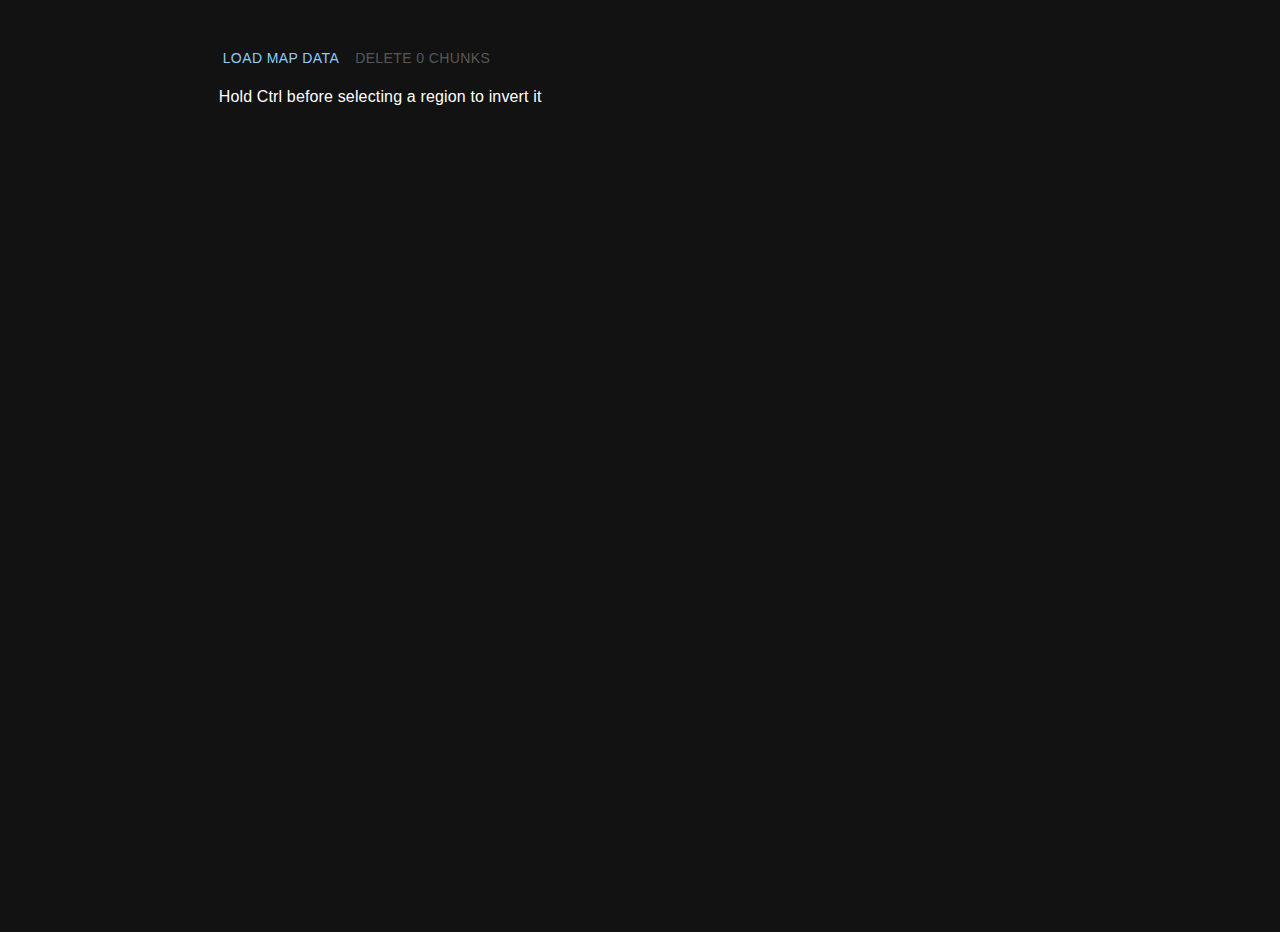
==== zomboid-chunk-cleaner/index.html @ e8c60db2 "added inverting with Ctrl" ====
<!DOCTYPE html>
<html lang="en">
  <head>
    <meta charset="UTF-8" />
    <link rel="icon" type="image/svg+xml" href="assets/favicon.fe4722fb.ico" />
    <meta name="viewport" content="width=device-width, initial-scale=1.0" />
    <title>Project Zomboid Chunk Cleaner</title>
    <script type="module" crossorigin src="assets/index.efaf4f45.js"></script>
    <link rel="modulepreload" href="assets/vendor.0d93bac9.js">
    <link rel="stylesheet" href="assets/index.e01ee4e0.css">
  </head>
  <body>
    <div id="root"></div>
    
  </body>
</html>
---- zomboid-chunk-cleaner/assets/index.e01ee4e0.css ----
body{margin:0;font-family:-apple-system,BlinkMacSystemFont,Segoe UI,Roboto,Oxygen,Ubuntu,Cantarell,Fira Sans,Droid Sans,Helvetica Neue,sans-serif;-webkit-font-smoothing:antialiased;-moz-osx-font-smoothing:grayscale}code{font-family:source-code-pro,Menlo,Monaco,Consolas,Courier New,monospace}body{height:100vh}
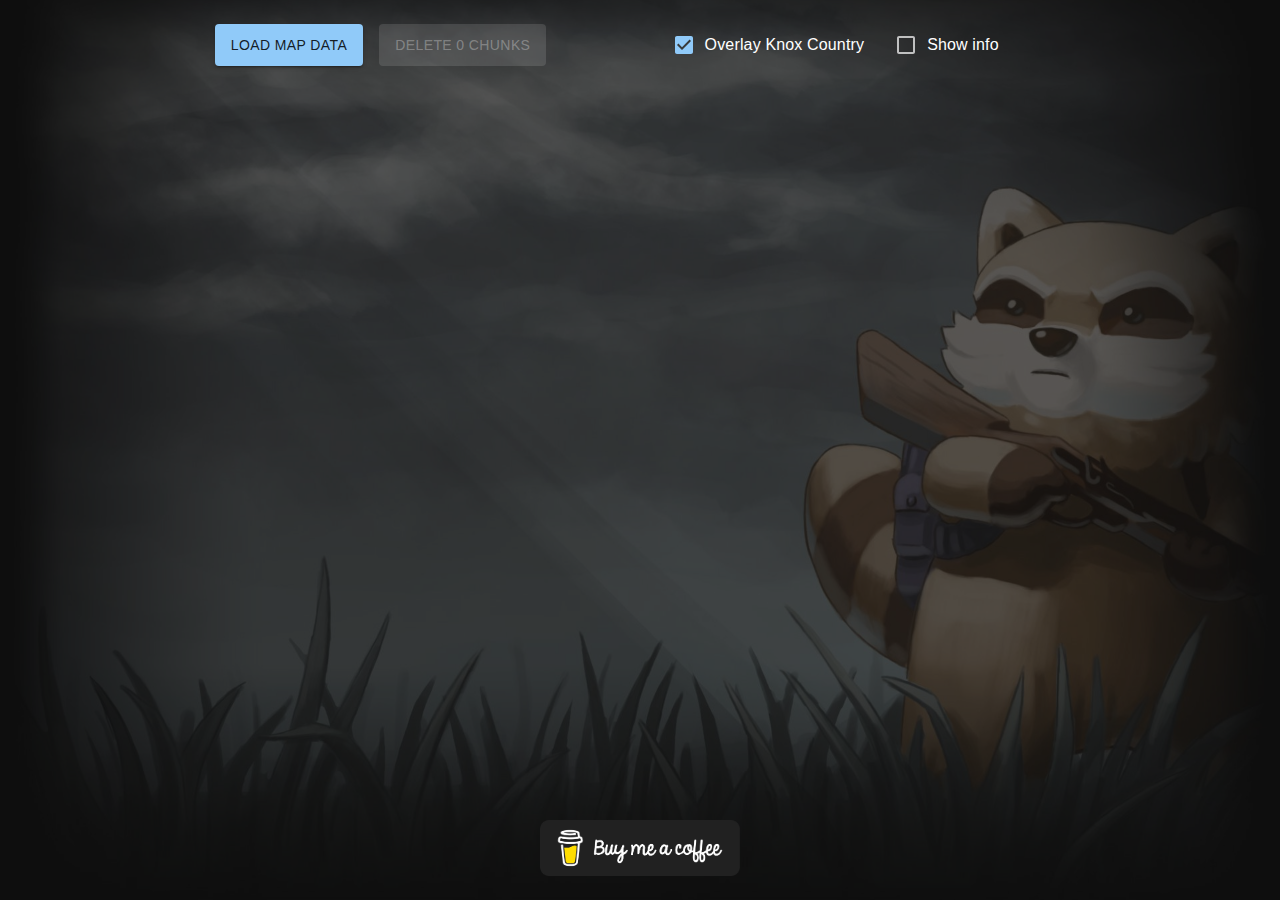
==== commit f1f1b76d: "updated zomboid-chunk-cleaner" ====
--- a/zomboid-chunk-cleaner/index.html
+++ b/zomboid-chunk-cleaner/index.html
@@ -5,9 +5,9 @@
     <link rel="icon" type="image/svg+xml" href="assets/favicon.fe4722fb.ico" />
     <meta name="viewport" content="width=device-width, initial-scale=1.0" />
     <title>Project Zomboid Chunk Cleaner</title>
-    <script type="module" crossorigin src="assets/index.efaf4f45.js"></script>
-    <link rel="modulepreload" href="assets/vendor.0d93bac9.js">
-    <link rel="stylesheet" href="assets/index.e01ee4e0.css">
+    <script type="module" crossorigin src="assets/index.4cf16f50.js"></script>
+    <link rel="modulepreload" href="assets/vendor.6d3966d9.js">
+    <link rel="stylesheet" href="assets/index.cdf94118.css">
   </head>
   <body>
     <div id="root"></div>
--- a/zomboid-chunk-cleaner/assets/index.cdf94118.css
+++ b/zomboid-chunk-cleaner/assets/index.cdf94118.css
@@ -0,0 +1 @@
+body{margin:0;font-family:-apple-system,BlinkMacSystemFont,Segoe UI,Roboto,Oxygen,Ubuntu,Cantarell,Fira Sans,Droid Sans,Helvetica Neue,sans-serif;-webkit-font-smoothing:antialiased;-moz-osx-font-smoothing:grayscale;background-image:url(./background.42a2e973.jpg);background-position:center;background-size:cover}code{font-family:source-code-pro,Menlo,Monaco,Consolas,Courier New,monospace}body{height:100vh}.tile{width:100px;height:100px;opacity:0;transition:opacity .3s ease-in;will-change:opacity}.tile.loaded{opacity:1}.coffee{text-align:center;opacity:1}#root{height:100%;display:flex;flex-direction:column;align-items:center;gap:16px;grid-template-rows:min-content auto 1fr min-content;padding:24px;background-color:#141414b3}.spacer{flex-grow:1}
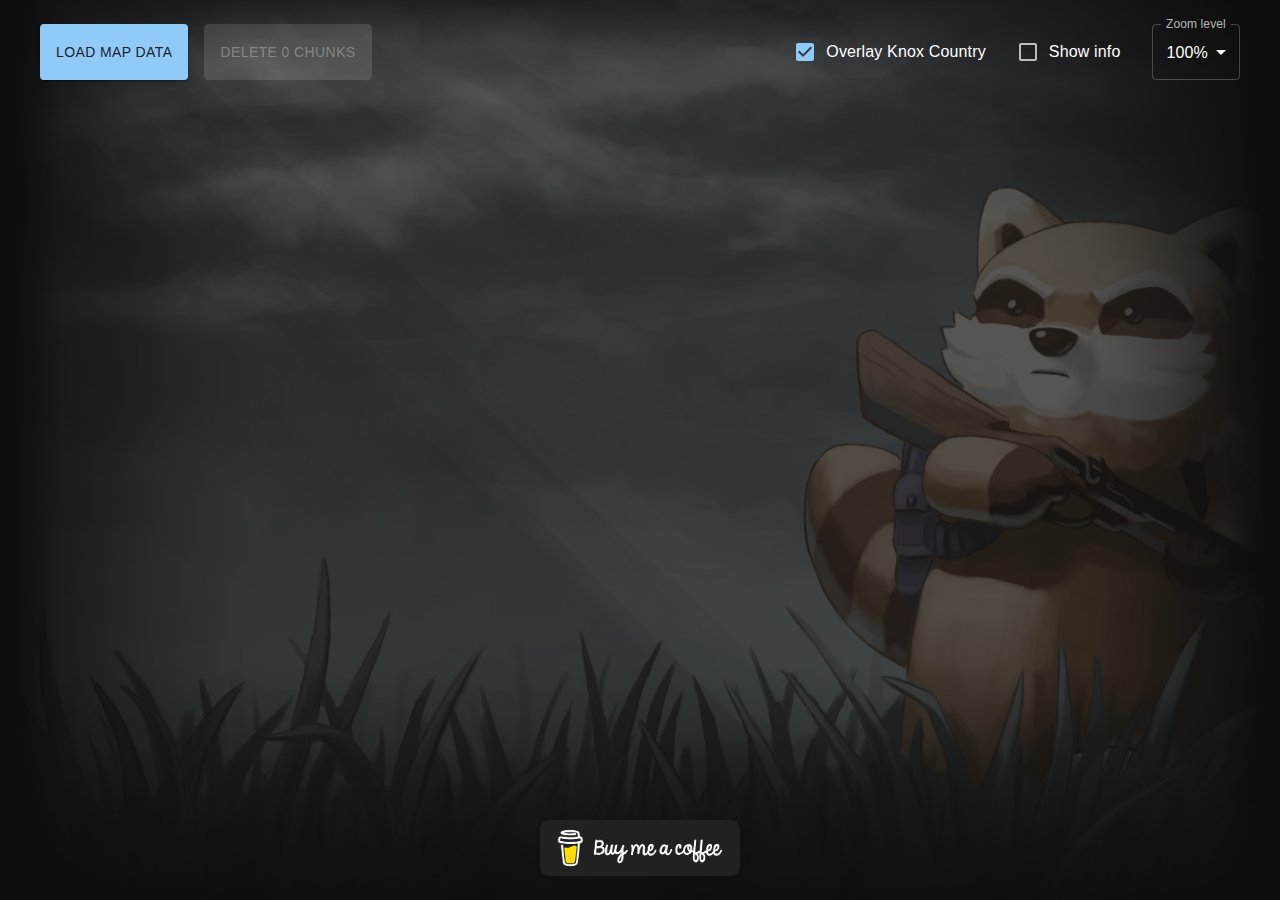
==== commit 7ed087cf: "zoom" ====
--- a/zomboid-chunk-cleaner/index.html
+++ b/zomboid-chunk-cleaner/index.html
@@ -5,9 +5,17 @@
     <link rel="icon" type="image/svg+xml" href="assets/favicon.fe4722fb.ico" />
     <meta name="viewport" content="width=device-width, initial-scale=1.0" />
     <title>Project Zomboid Chunk Cleaner</title>
-    <script type="module" crossorigin src="assets/index.4cf16f50.js"></script>
-    <link rel="modulepreload" href="assets/vendor.6d3966d9.js">
-    <link rel="stylesheet" href="assets/index.cdf94118.css">
+    <!-- Google tag (gtag.js) -->
+    <script async src="https://www.googletagmanager.com/gtag/js?id=G-CGMSRLG56B"></script>
+    <script>
+      window.dataLayer = window.dataLayer || [];
+      function gtag(){dataLayer.push(arguments);}
+      gtag('js', new Date());
+      gtag('config', 'G-CGMSRLG56B');
+    </script>
+    <script type="module" crossorigin src="assets/index.071c2806.js"></script>
+    <link rel="modulepreload" href="assets/vendor.99d9724b.js">
+    <link rel="stylesheet" href="assets/index.037f2cae.css">
   </head>
   <body>
     <div id="root"></div>
--- a/zomboid-chunk-cleaner/assets/index.037f2cae.css
+++ b/zomboid-chunk-cleaner/assets/index.037f2cae.css
@@ -0,0 +1 @@
+body{height:100vh}.tile{opacity:0;transition:opacity .3s ease-in;will-change:opacity;image-rendering:pixelated}.tile.loaded{opacity:1}.coffee{text-align:center;opacity:1}#root{height:100%;display:flex;flex-direction:column;align-items:center;gap:16px;grid-template-rows:min-content auto 1fr min-content;padding:24px;background-color:#141414b3}.spacer{flex-grow:1}body{margin:0;font-family:-apple-system,BlinkMacSystemFont,Segoe UI,Roboto,Oxygen,Ubuntu,Cantarell,Fira Sans,Droid Sans,Helvetica Neue,sans-serif;-webkit-font-smoothing:antialiased;-moz-osx-font-smoothing:grayscale;background-image:url(./background.42a2e973.jpg);background-position:center;background-size:cover}code{font-family:source-code-pro,Menlo,Monaco,Consolas,Courier New,monospace}
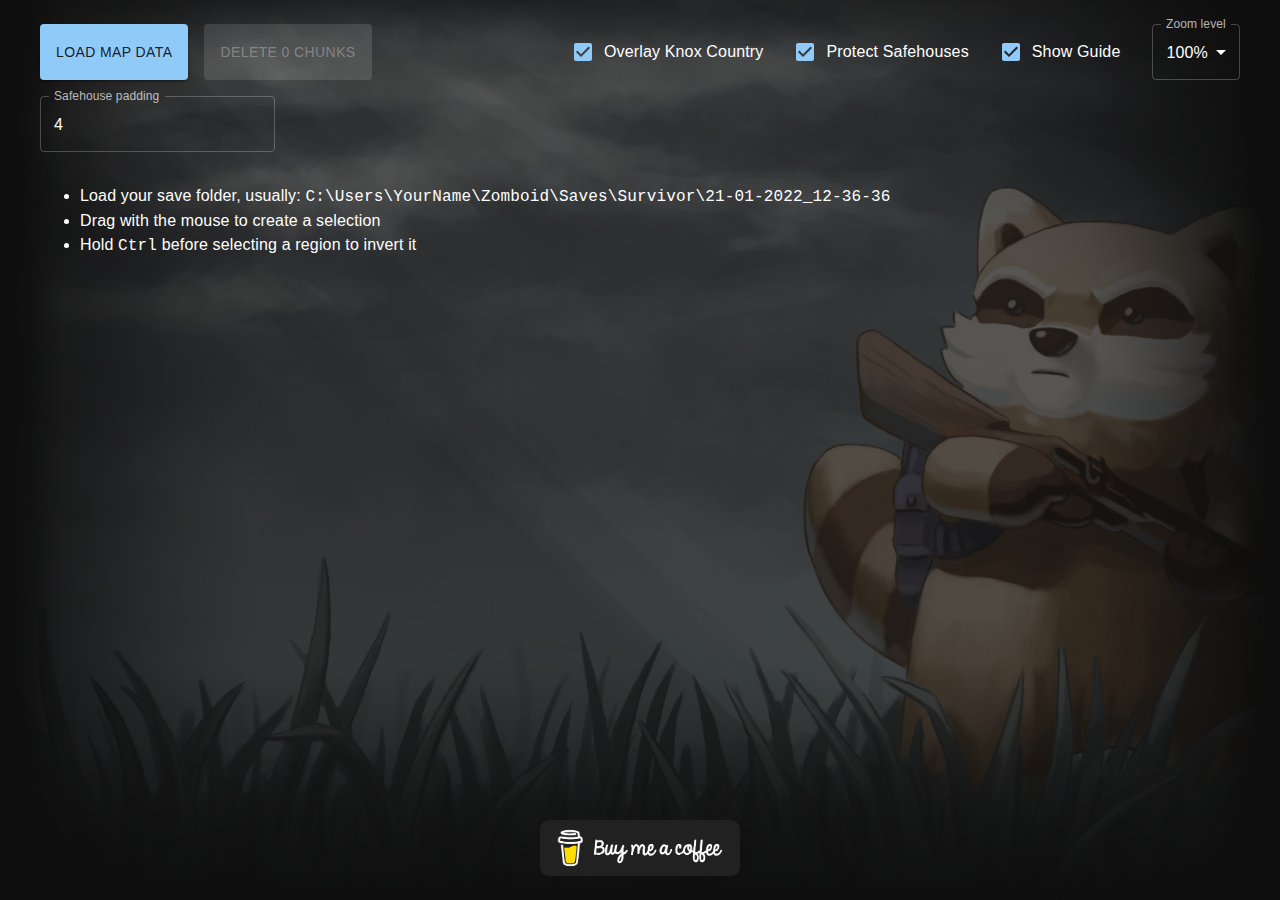
==== commit 3adb8a88: "upgraded zomboid-chunk-clenaer to 0.2.0" ====
--- a/zomboid-chunk-cleaner/index.html
+++ b/zomboid-chunk-cleaner/index.html
@@ -13,8 +13,8 @@
       gtag('js', new Date());
       gtag('config', 'G-CGMSRLG56B');
     </script>
-    <script type="module" crossorigin src="assets/index.071c2806.js"></script>
-    <link rel="modulepreload" href="assets/vendor.99d9724b.js">
+    <script type="module" crossorigin src="assets/index.a16f81c9.js"></script>
+    <link rel="modulepreload" href="assets/vendor.e8bb4d27.js">
     <link rel="stylesheet" href="assets/index.037f2cae.css">
   </head>
   <body>
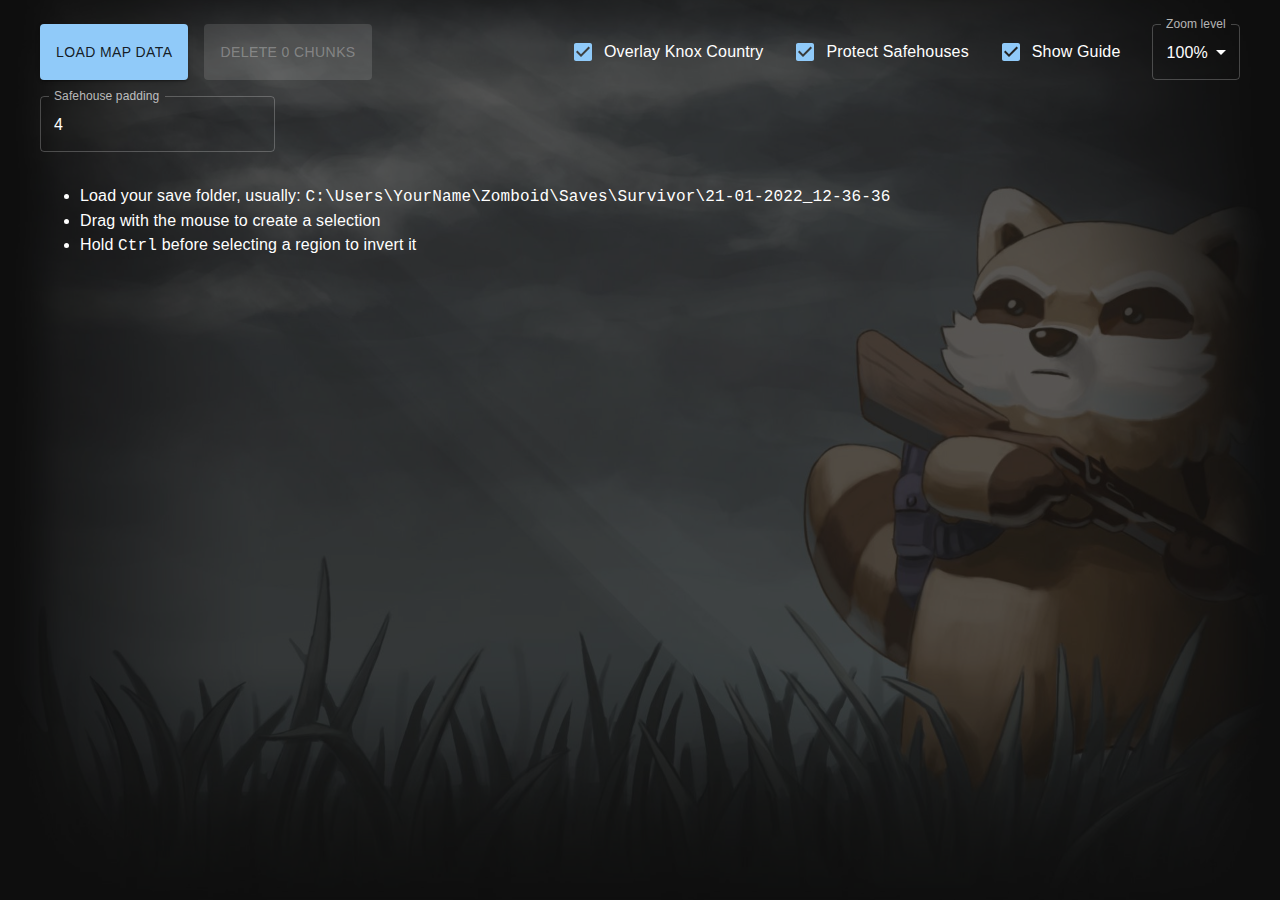
==== commit 30d3f467: "updates" ====
--- a/zomboid-chunk-cleaner/index.html
+++ b/zomboid-chunk-cleaner/index.html
@@ -13,7 +13,7 @@
       gtag('js', new Date());
       gtag('config', 'G-CGMSRLG56B');
     </script>
-    <script type="module" crossorigin src="assets/index.a16f81c9.js"></script>
+    <script type="module" crossorigin src="assets/index.1879d88a.js"></script>
     <link rel="modulepreload" href="assets/vendor.e8bb4d27.js">
     <link rel="stylesheet" href="assets/index.037f2cae.css">
   </head>
